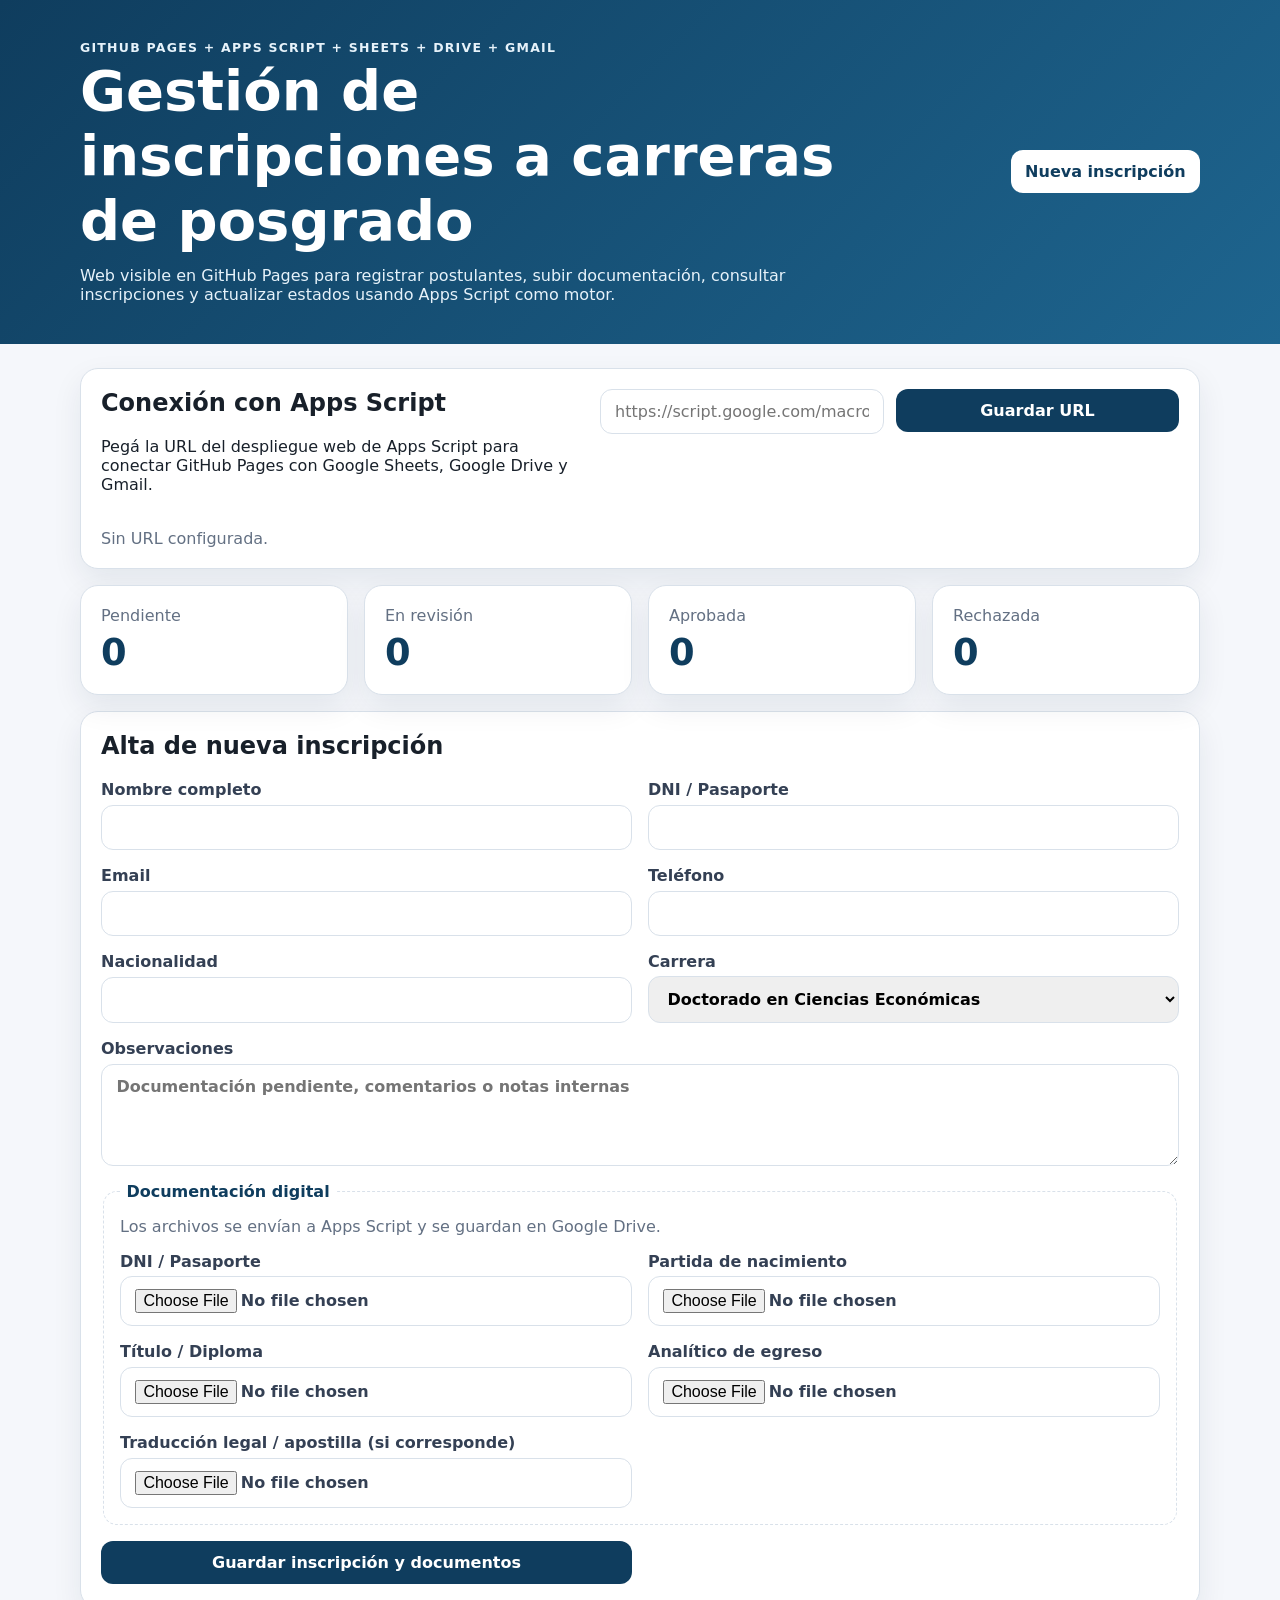
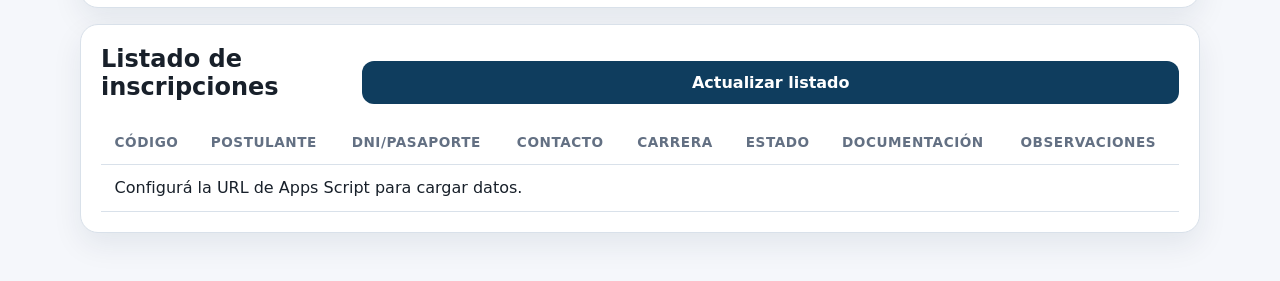
==== index.html @ a60837a3 "Reorganizar frontend para GitHub Pages y Apps Script" ====
<!doctype html>
<html lang="es">
<head>
  <meta charset="utf-8">
  <meta name="viewport" content="width=device-width, initial-scale=1">
  <title>Inscripciones Posgrado FCE</title>
  <link rel="stylesheet" href="assets/css/styles.css">
</head>
<body>
  <header class="hero">
    <div>
      <p class="eyebrow">GitHub Pages + Apps Script + Sheets + Drive + Gmail</p>
      <h1>Gestión de inscripciones a carreras de posgrado</h1>
      <p>Web visible en GitHub Pages para registrar postulantes, subir documentación, consultar inscripciones y actualizar estados usando Apps Script como motor.</p>
    </div>
    <a class="button button-light" href="#nueva-inscripcion">Nueva inscripción</a>
  </header>

  <main class="container">
    <section class="config-panel" aria-labelledby="config-title">
      <div>
        <h2 id="config-title">Conexión con Apps Script</h2>
        <p>Pegá la URL del despliegue web de Apps Script para conectar GitHub Pages con Google Sheets, Google Drive y Gmail.</p>
      </div>
      <form id="config-form" class="config-form">
        <input id="api-url" type="url" placeholder="https://script.google.com/macros/s/.../exec" required>
        <button type="submit">Guardar URL</button>
      </form>
      <p id="connection-status" class="status-message">Sin URL configurada.</p>
    </section>

    <section class="cards" aria-label="Resumen de inscripciones">
      <article class="card"><span>Pendiente</span><strong id="count-pendiente">0</strong></article>
      <article class="card"><span>En revisión</span><strong id="count-revision">0</strong></article>
      <article class="card"><span>Aprobada</span><strong id="count-aprobada">0</strong></article>
      <article class="card"><span>Rechazada</span><strong id="count-rechazada">0</strong></article>
    </section>

    <section id="nueva-inscripcion" class="panel" aria-labelledby="form-title">
      <h2 id="form-title">Alta de nueva inscripción</h2>
      <form id="inscription-form" class="form-grid">
        <label>Nombre completo
          <input name="nombre" required>
        </label>
        <label>DNI / Pasaporte
          <input name="dni" required>
        </label>
        <label>Email
          <input name="email" type="email" required>
        </label>
        <label>Teléfono
          <input name="telefono" required>
        </label>
        <label>Nacionalidad
          <input name="nacionalidad" required>
        </label>
        <label>Carrera
          <select id="carrera-select" name="carrera" required></select>
        </label>
        <label class="full-width">Observaciones
          <textarea name="observaciones" rows="4" placeholder="Documentación pendiente, comentarios o notas internas"></textarea>
        </label>
        <fieldset class="full-width upload-fieldset">
          <legend>Documentación digital</legend>
          <p>Los archivos se envían a Apps Script y se guardan en Google Drive.</p>
          <label>DNI / Pasaporte
            <input name="docIdentidad" type="file" accept=".pdf,.jpg,.jpeg,.png">
          </label>
          <label>Partida de nacimiento
            <input name="docPartida" type="file" accept=".pdf,.jpg,.jpeg,.png">
          </label>
          <label>Título / Diploma
            <input name="docTitulo" type="file" accept=".pdf,.jpg,.jpeg,.png">
          </label>
          <label>Analítico de egreso
            <input name="docAnalitico" type="file" accept=".pdf,.jpg,.jpeg,.png">
          </label>
          <label>Traducción legal / apostilla (si corresponde)
            <input name="docTraduccion" type="file" accept=".pdf,.jpg,.jpeg,.png">
          </label>
        </fieldset>
        <button type="submit">Guardar inscripción y documentos</button>
      </form>
      <p id="form-message" class="status-message"></p>
    </section>

    <section class="panel" aria-labelledby="list-title">
      <div class="section-heading">
        <h2 id="list-title">Listado de inscripciones</h2>
        <button id="refresh-button" type="button">Actualizar listado</button>
      </div>
      <div class="table-wrap">
        <table>
          <thead>
            <tr>
              <th>Código</th>
              <th>Postulante</th>
              <th>DNI/Pasaporte</th>
              <th>Contacto</th>
              <th>Carrera</th>
              <th>Estado</th>
              <th>Documentación</th>
              <th>Observaciones</th>
            </tr>
          </thead>
          <tbody id="inscriptions-body">
            <tr><td colspan="8">Configurá la URL de Apps Script para cargar datos.</td></tr>
          </tbody>
        </table>
      </div>
    </section>
  </main>

  <script src="assets/js/config.js"></script>
  <script src="assets/js/api.js"></script>
  <script src="assets/js/ui.js"></script>
  <script src="assets/js/app.js"></script>
</body>
</html>
---- assets/css/styles.css ----
:root {
  --primary: #0f3d5e;
  --primary-soft: #e8f3fb;
  --accent: #16a085;
  --bg: #f5f7fb;
  --text: #18202a;
  --muted: #637083;
  --danger: #b42318;
  --success: #067647;
  --border: #d9e1ea;
  --card: #ffffff;
}

* { box-sizing: border-box; }

body {
  margin: 0;
  font-family: Inter, system-ui, -apple-system, BlinkMacSystemFont, "Segoe UI", sans-serif;
  background: var(--bg);
  color: var(--text);
}

.hero {
  display: flex;
  justify-content: space-between;
  align-items: center;
  gap: 2rem;
  padding: 2.5rem max(1rem, calc((100vw - 1120px) / 2));
  background: linear-gradient(135deg, var(--primary), #1e658f);
  color: white;
}

.hero h1 { max-width: 760px; margin: .2rem 0 .8rem; font-size: clamp(2rem, 5vw, 3.5rem); }
.hero p { max-width: 780px; margin: 0; color: #e6f2fa; }
.eyebrow { text-transform: uppercase; letter-spacing: .1em; font-size: .78rem; font-weight: 700; }

.container { width: min(1120px, calc(100% - 2rem)); margin: 1.5rem auto 3rem; }
.config-panel, .panel, .card {
  background: var(--card);
  border: 1px solid var(--border);
  border-radius: 18px;
  box-shadow: 0 12px 30px rgba(17, 38, 62, .08);
}

.config-panel { display: grid; grid-template-columns: 1fr 1.2fr; gap: 1rem; padding: 1.25rem; margin-bottom: 1rem; }
.config-panel h2, .panel h2 { margin-top: 0; }
.config-form { display: flex; gap: .75rem; align-items: start; }
.status-message { grid-column: 1 / -1; color: var(--muted); margin: .2rem 0 0; }
.status-message[data-type="success"] { color: var(--success); }
.status-message[data-type="error"] { color: var(--danger); }

.cards { display: grid; grid-template-columns: repeat(4, 1fr); gap: 1rem; margin: 1rem 0; }
.card { padding: 1.25rem; }
.card span { color: var(--muted); }
.card strong { display: block; font-size: 2.3rem; margin-top: .4rem; color: var(--primary); }

.panel { padding: 1.25rem; margin-top: 1rem; }
.section-heading { display: flex; justify-content: space-between; align-items: center; gap: 1rem; }
.form-grid { display: grid; grid-template-columns: repeat(2, minmax(0, 1fr)); gap: 1rem; }
.full-width { grid-column: 1 / -1; }

label { display: grid; gap: .35rem; font-weight: 700; color: #344054; }
input, select, textarea, button, .button {
  width: 100%;
  border: 1px solid var(--border);
  border-radius: 12px;
  padding: .75rem .9rem;
  font: inherit;
}
button, .button {
  background: var(--primary);
  color: white;
  border: 0;
  cursor: pointer;
  font-weight: 800;
  text-decoration: none;
  text-align: center;
}
.button-light { background: white; color: var(--primary); width: auto; white-space: nowrap; }
button:hover, .button:hover { filter: brightness(.96); }

.table-wrap { overflow-x: auto; }
table { width: 100%; border-collapse: collapse; min-width: 900px; }
th, td { padding: .85rem; border-bottom: 1px solid var(--border); text-align: left; vertical-align: top; }
th { color: var(--muted); font-size: .85rem; text-transform: uppercase; letter-spacing: .04em; }
.status-select { min-width: 145px; background: var(--primary-soft); }
small { color: var(--muted); }

@media (max-width: 800px) {
  .hero, .config-panel, .config-form, .section-heading { display: block; }
  .button-light { display: inline-block; margin-top: 1rem; }
  .cards, .form-grid { grid-template-columns: 1fr; }
  .config-form button { margin-top: .75rem; }
}

.upload-fieldset {
  border: 1px dashed var(--border);
  border-radius: 14px;
  padding: 1rem;
  display: grid;
  grid-template-columns: repeat(2, minmax(0, 1fr));
  gap: 1rem;
}

.upload-fieldset legend {
  font-weight: 800;
  color: var(--primary);
  padding: 0 .4rem;
}

.upload-fieldset p {
  grid-column: 1 / -1;
  margin: 0;
  color: var(--muted);
}

@media (max-width: 800px) {
  .upload-fieldset { grid-template-columns: 1fr; }
}
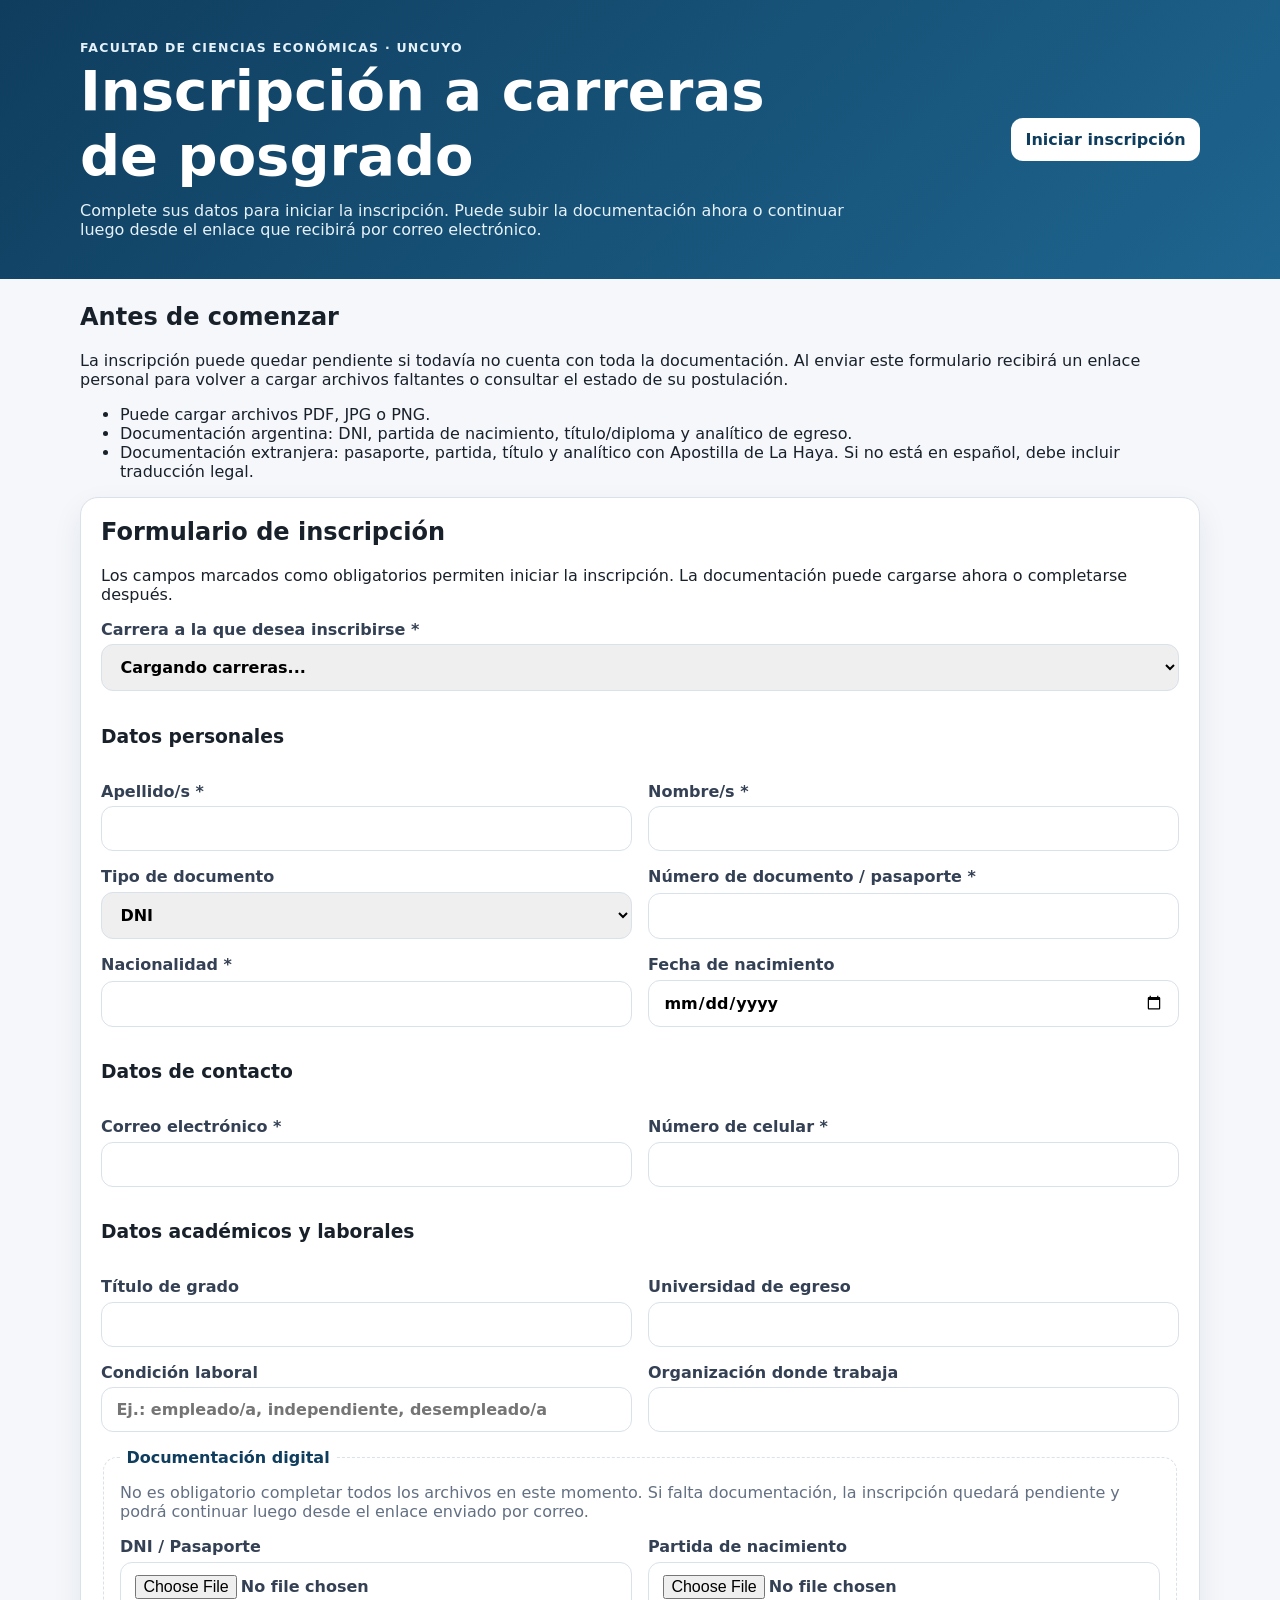
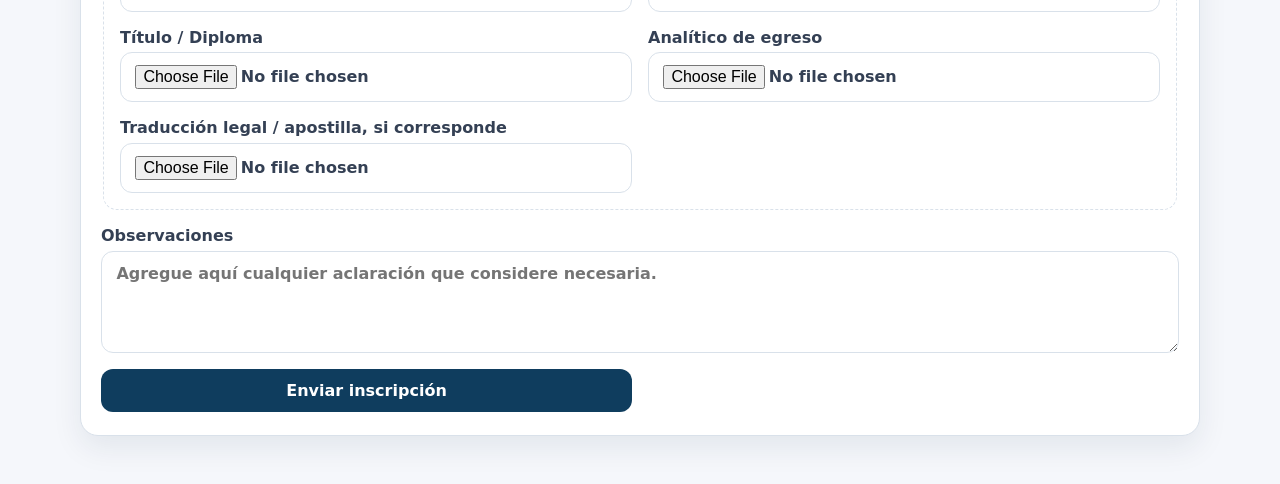
==== commit c5280650: "Make public homepage applicant-only" ====
--- a/index.html
+++ b/index.html
@@ -3,66 +3,91 @@
 <head>
   <meta charset="utf-8">
   <meta name="viewport" content="width=device-width, initial-scale=1">
-  <title>Inscripciones Posgrado FCE</title>
+  <title>Inscripción a Posgrados FCE</title>
   <link rel="stylesheet" href="assets/css/styles.css">
 </head>
-<body>
-  <header class="hero">
+<body class="public-page">
+  <header class="hero public-hero">
     <div>
-      <p class="eyebrow">GitHub Pages + Apps Script + Sheets + Drive + Gmail</p>
-      <h1>Gestión de inscripciones a carreras de posgrado</h1>
-      <p>Web visible en GitHub Pages para registrar postulantes, subir documentación, consultar inscripciones y actualizar estados usando Apps Script como motor.</p>
+      <p class="eyebrow">Facultad de Ciencias Económicas · UNCUYO</p>
+      <h1>Inscripción a carreras de posgrado</h1>
+      <p>Complete sus datos para iniciar la inscripción. Puede subir la documentación ahora o continuar luego desde el enlace que recibirá por correo electrónico.</p>
     </div>
-    <a class="button button-light" href="#nueva-inscripcion">Nueva inscripción</a>
+    <a class="button button-light" href="#formulario-inscripcion">Iniciar inscripción</a>
   </header>
 
   <main class="container">
-    <section class="config-panel" aria-labelledby="config-title">
-      <div>
-        <h2 id="config-title">Conexión con Apps Script</h2>
-        <p>Pegá la URL del despliegue web de Apps Script para conectar GitHub Pages con Google Sheets, Google Drive y Gmail.</p>
-      </div>
-      <form id="config-form" class="config-form">
-        <input id="api-url" type="url" placeholder="https://script.google.com/macros/s/.../exec" required>
-        <button type="submit">Guardar URL</button>
-      </form>
-      <p id="connection-status" class="status-message">Sin URL configurada.</p>
+    <section class="notice-panel" aria-label="Información importante">
+      <h2>Antes de comenzar</h2>
+      <p>La inscripción puede quedar pendiente si todavía no cuenta con toda la documentación. Al enviar este formulario recibirá un enlace personal para volver a cargar archivos faltantes o consultar el estado de su postulación.</p>
+      <ul>
+        <li>Puede cargar archivos PDF, JPG o PNG.</li>
+        <li>Documentación argentina: DNI, partida de nacimiento, título/diploma y analítico de egreso.</li>
+        <li>Documentación extranjera: pasaporte, partida, título y analítico con Apostilla de La Haya. Si no está en español, debe incluir traducción legal.</li>
+      </ul>
     </section>
 
-    <section class="cards" aria-label="Resumen de inscripciones">
-      <article class="card"><span>Pendiente</span><strong id="count-pendiente">0</strong></article>
-      <article class="card"><span>En revisión</span><strong id="count-revision">0</strong></article>
-      <article class="card"><span>Aprobada</span><strong id="count-aprobada">0</strong></article>
-      <article class="card"><span>Rechazada</span><strong id="count-rechazada">0</strong></article>
-    </section>
+    <section id="formulario-inscripcion" class="panel" aria-labelledby="form-title">
+      <h2 id="form-title">Formulario de inscripción</h2>
+      <p class="section-help">Los campos marcados como obligatorios permiten iniciar la inscripción. La documentación puede cargarse ahora o completarse después.</p>
 
-    <section id="nueva-inscripcion" class="panel" aria-labelledby="form-title">
-      <h2 id="form-title">Alta de nueva inscripción</h2>
       <form id="inscription-form" class="form-grid">
-        <label>Nombre completo
-          <input name="nombre" required>
+        <label class="full-width">Carrera a la que desea inscribirse *
+          <select id="carrera-select" name="carrera" required>
+            <option value="">Cargando carreras...</option>
+          </select>
         </label>
-        <label>DNI / Pasaporte
+
+        <h3 class="form-section-title full-width">Datos personales</h3>
+        <label>Apellido/s *
+          <input name="apellido" autocomplete="family-name" required>
+        </label>
+        <label>Nombre/s *
+          <input name="nombre" autocomplete="given-name" required>
+        </label>
+        <label>Tipo de documento
+          <select name="tipo_documento">
+            <option value="DNI">DNI</option>
+            <option value="Pasaporte">Pasaporte</option>
+            <option value="Cédula de identidad">Cédula de identidad</option>
+            <option value="Otro">Otro</option>
+          </select>
+        </label>
+        <label>Número de documento / pasaporte *
           <input name="dni" required>
         </label>
-        <label>Email
-          <input name="email" type="email" required>
-        </label>
-        <label>Teléfono
-          <input name="telefono" required>
-        </label>
-        <label>Nacionalidad
+        <label>Nacionalidad *
           <input name="nacionalidad" required>
         </label>
-        <label>Carrera
-          <select id="carrera-select" name="carrera" required></select>
+        <label>Fecha de nacimiento
+          <input name="fecha_nacimiento" type="date">
         </label>
-        <label class="full-width">Observaciones
-          <textarea name="observaciones" rows="4" placeholder="Documentación pendiente, comentarios o notas internas"></textarea>
+
+        <h3 class="form-section-title full-width">Datos de contacto</h3>
+        <label>Correo electrónico *
+          <input name="email" type="email" autocomplete="email" required>
         </label>
+        <label>Número de celular *
+          <input name="telefono" autocomplete="tel" required>
+        </label>
+
+        <h3 class="form-section-title full-width">Datos académicos y laborales</h3>
+        <label>Título de grado
+          <input name="titulo_grado">
+        </label>
+        <label>Universidad de egreso
+          <input name="universidad_egreso">
+        </label>
+        <label>Condición laboral
+          <input name="condicion_laboral" placeholder="Ej.: empleado/a, independiente, desempleado/a">
+        </label>
+        <label>Organización donde trabaja
+          <input name="organizacion_laboral">
+        </label>
+
         <fieldset class="full-width upload-fieldset">
           <legend>Documentación digital</legend>
-          <p>Los archivos se envían a Apps Script y se guardan en Google Drive.</p>
+          <p>No es obligatorio completar todos los archivos en este momento. Si falta documentación, la inscripción quedará pendiente y podrá continuar luego desde el enlace enviado por correo.</p>
           <label>DNI / Pasaporte
             <input name="docIdentidad" type="file" accept=".pdf,.jpg,.jpeg,.png">
           </label>
@@ -75,39 +100,18 @@
           <label>Analítico de egreso
             <input name="docAnalitico" type="file" accept=".pdf,.jpg,.jpeg,.png">
           </label>
-          <label>Traducción legal / apostilla (si corresponde)
+          <label>Traducción legal / apostilla, si corresponde
             <input name="docTraduccion" type="file" accept=".pdf,.jpg,.jpeg,.png">
           </label>
         </fieldset>
-        <button type="submit">Guardar inscripción y documentos</button>
+
+        <label class="full-width">Observaciones
+          <textarea name="observaciones" rows="4" placeholder="Agregue aquí cualquier aclaración que considere necesaria."></textarea>
+        </label>
+
+        <button type="submit">Enviar inscripción</button>
       </form>
       <p id="form-message" class="status-message"></p>
-    </section>
-
-    <section class="panel" aria-labelledby="list-title">
-      <div class="section-heading">
-        <h2 id="list-title">Listado de inscripciones</h2>
-        <button id="refresh-button" type="button">Actualizar listado</button>
-      </div>
-      <div class="table-wrap">
-        <table>
-          <thead>
-            <tr>
-              <th>Código</th>
-              <th>Postulante</th>
-              <th>DNI/Pasaporte</th>
-              <th>Contacto</th>
-              <th>Carrera</th>
-              <th>Estado</th>
-              <th>Documentación</th>
-              <th>Observaciones</th>
-            </tr>
-          </thead>
-          <tbody id="inscriptions-body">
-            <tr><td colspan="8">Configurá la URL de Apps Script para cargar datos.</td></tr>
-          </tbody>
-        </table>
-      </div>
     </section>
   </main>
 
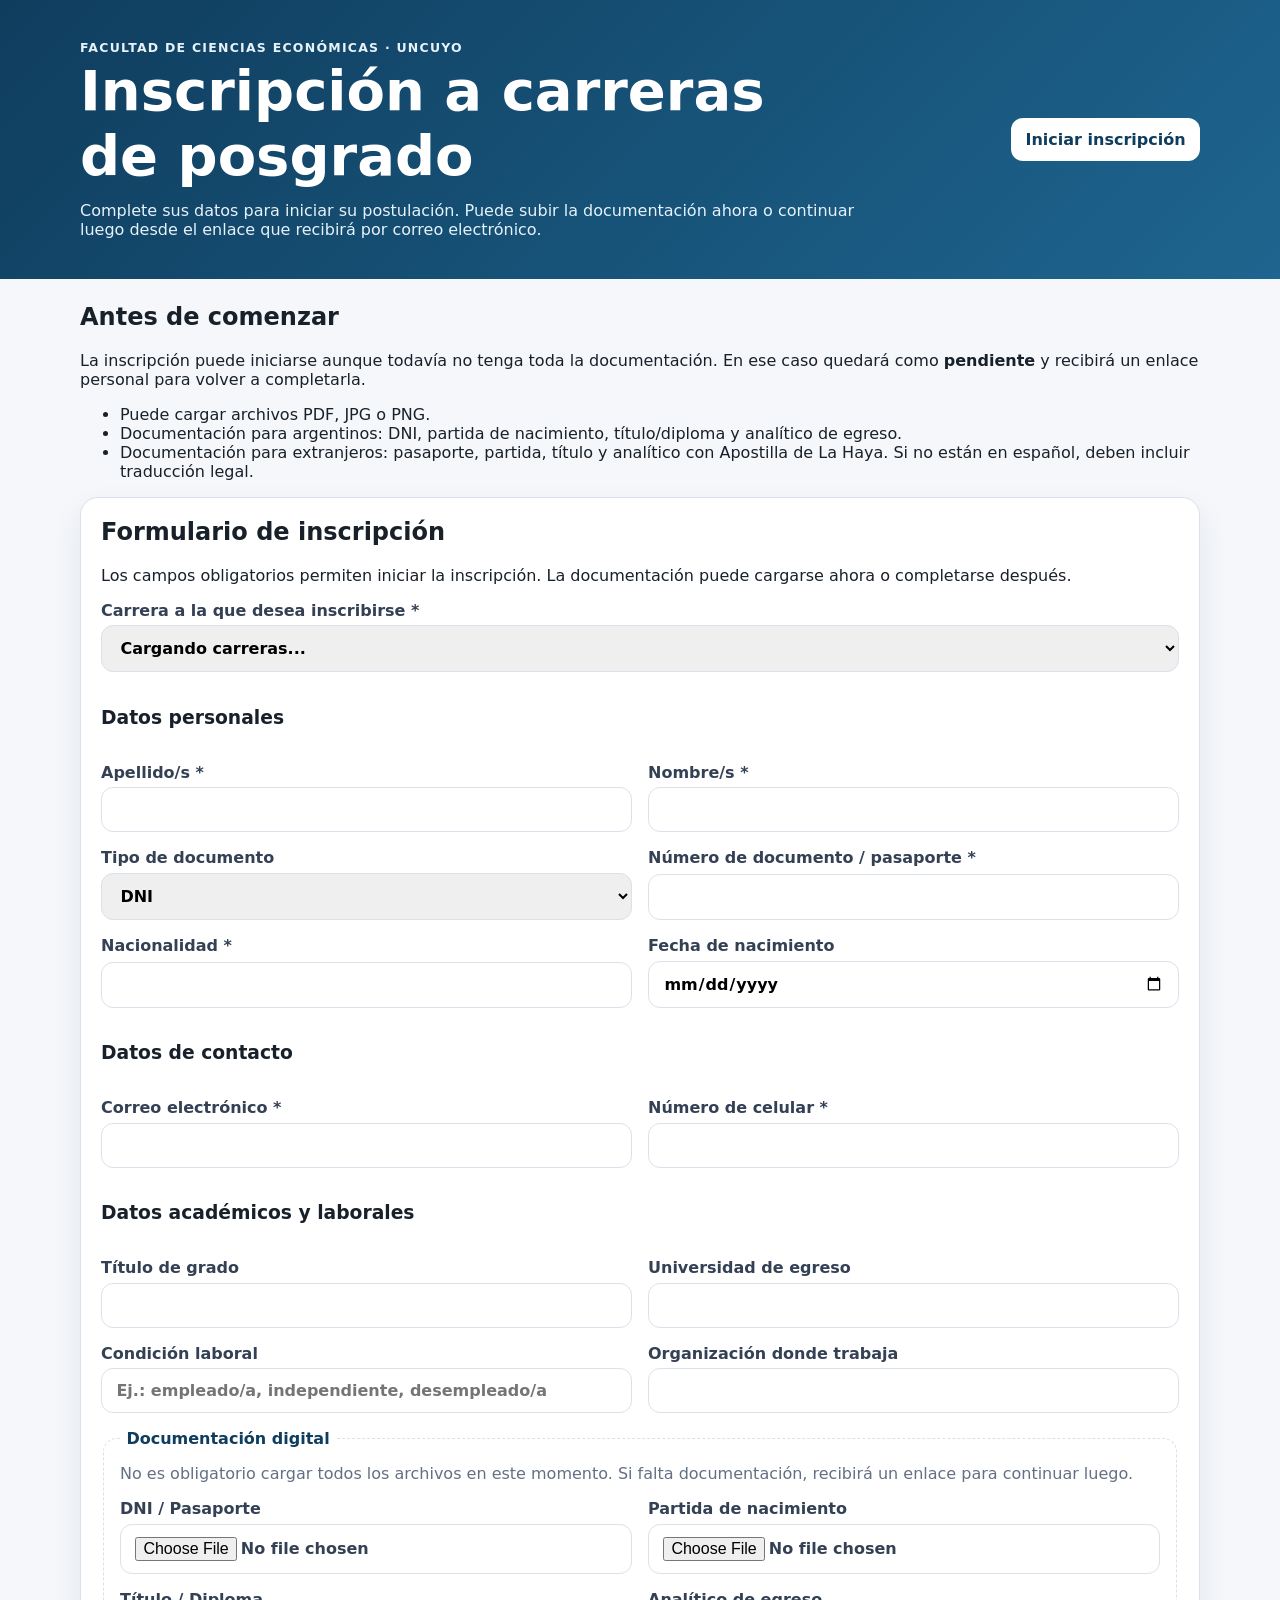
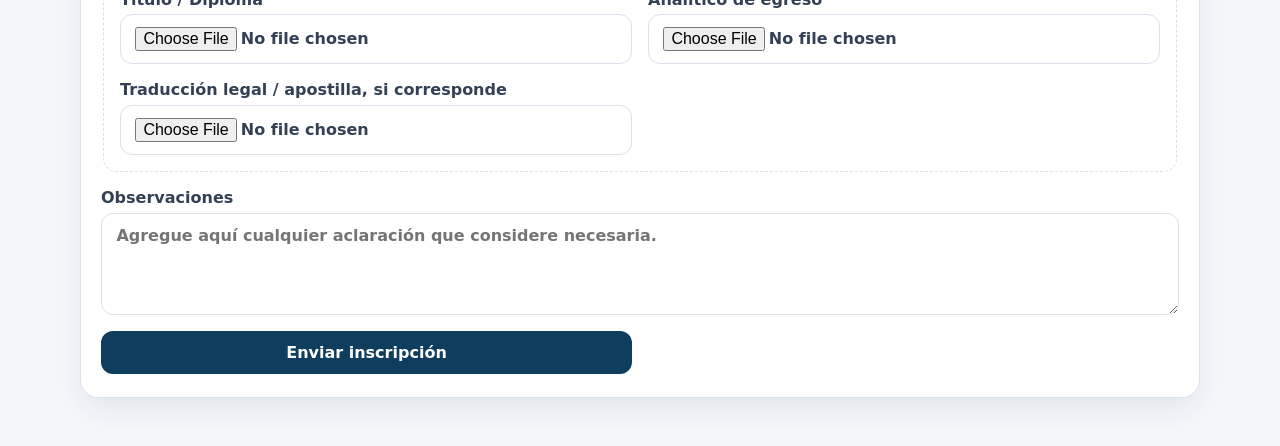
==== commit 1f6968b8: "Make public applicant inscription page only" ====
--- a/index.html
+++ b/index.html
@@ -11,25 +11,25 @@
     <div>
       <p class="eyebrow">Facultad de Ciencias Económicas · UNCUYO</p>
       <h1>Inscripción a carreras de posgrado</h1>
-      <p>Complete sus datos para iniciar la inscripción. Puede subir la documentación ahora o continuar luego desde el enlace que recibirá por correo electrónico.</p>
+      <p>Complete sus datos para iniciar su postulación. Puede subir la documentación ahora o continuar luego desde el enlace que recibirá por correo electrónico.</p>
     </div>
     <a class="button button-light" href="#formulario-inscripcion">Iniciar inscripción</a>
   </header>
 
-  <main class="container">
+  <main class="container public-container">
     <section class="notice-panel" aria-label="Información importante">
       <h2>Antes de comenzar</h2>
-      <p>La inscripción puede quedar pendiente si todavía no cuenta con toda la documentación. Al enviar este formulario recibirá un enlace personal para volver a cargar archivos faltantes o consultar el estado de su postulación.</p>
+      <p>La inscripción puede iniciarse aunque todavía no tenga toda la documentación. En ese caso quedará como <strong>pendiente</strong> y recibirá un enlace personal para volver a completarla.</p>
       <ul>
         <li>Puede cargar archivos PDF, JPG o PNG.</li>
-        <li>Documentación argentina: DNI, partida de nacimiento, título/diploma y analítico de egreso.</li>
-        <li>Documentación extranjera: pasaporte, partida, título y analítico con Apostilla de La Haya. Si no está en español, debe incluir traducción legal.</li>
+        <li>Documentación para argentinos: DNI, partida de nacimiento, título/diploma y analítico de egreso.</li>
+        <li>Documentación para extranjeros: pasaporte, partida, título y analítico con Apostilla de La Haya. Si no están en español, deben incluir traducción legal.</li>
       </ul>
     </section>
 
     <section id="formulario-inscripcion" class="panel" aria-labelledby="form-title">
       <h2 id="form-title">Formulario de inscripción</h2>
-      <p class="section-help">Los campos marcados como obligatorios permiten iniciar la inscripción. La documentación puede cargarse ahora o completarse después.</p>
+      <p class="section-help">Los campos obligatorios permiten iniciar la inscripción. La documentación puede cargarse ahora o completarse después.</p>
 
       <form id="inscription-form" class="form-grid">
         <label class="full-width">Carrera a la que desea inscribirse *
@@ -87,7 +87,7 @@
 
         <fieldset class="full-width upload-fieldset">
           <legend>Documentación digital</legend>
-          <p>No es obligatorio completar todos los archivos en este momento. Si falta documentación, la inscripción quedará pendiente y podrá continuar luego desde el enlace enviado por correo.</p>
+          <p>No es obligatorio cargar todos los archivos en este momento. Si falta documentación, recibirá un enlace para continuar luego.</p>
           <label>DNI / Pasaporte
             <input name="docIdentidad" type="file" accept=".pdf,.jpg,.jpeg,.png">
           </label>
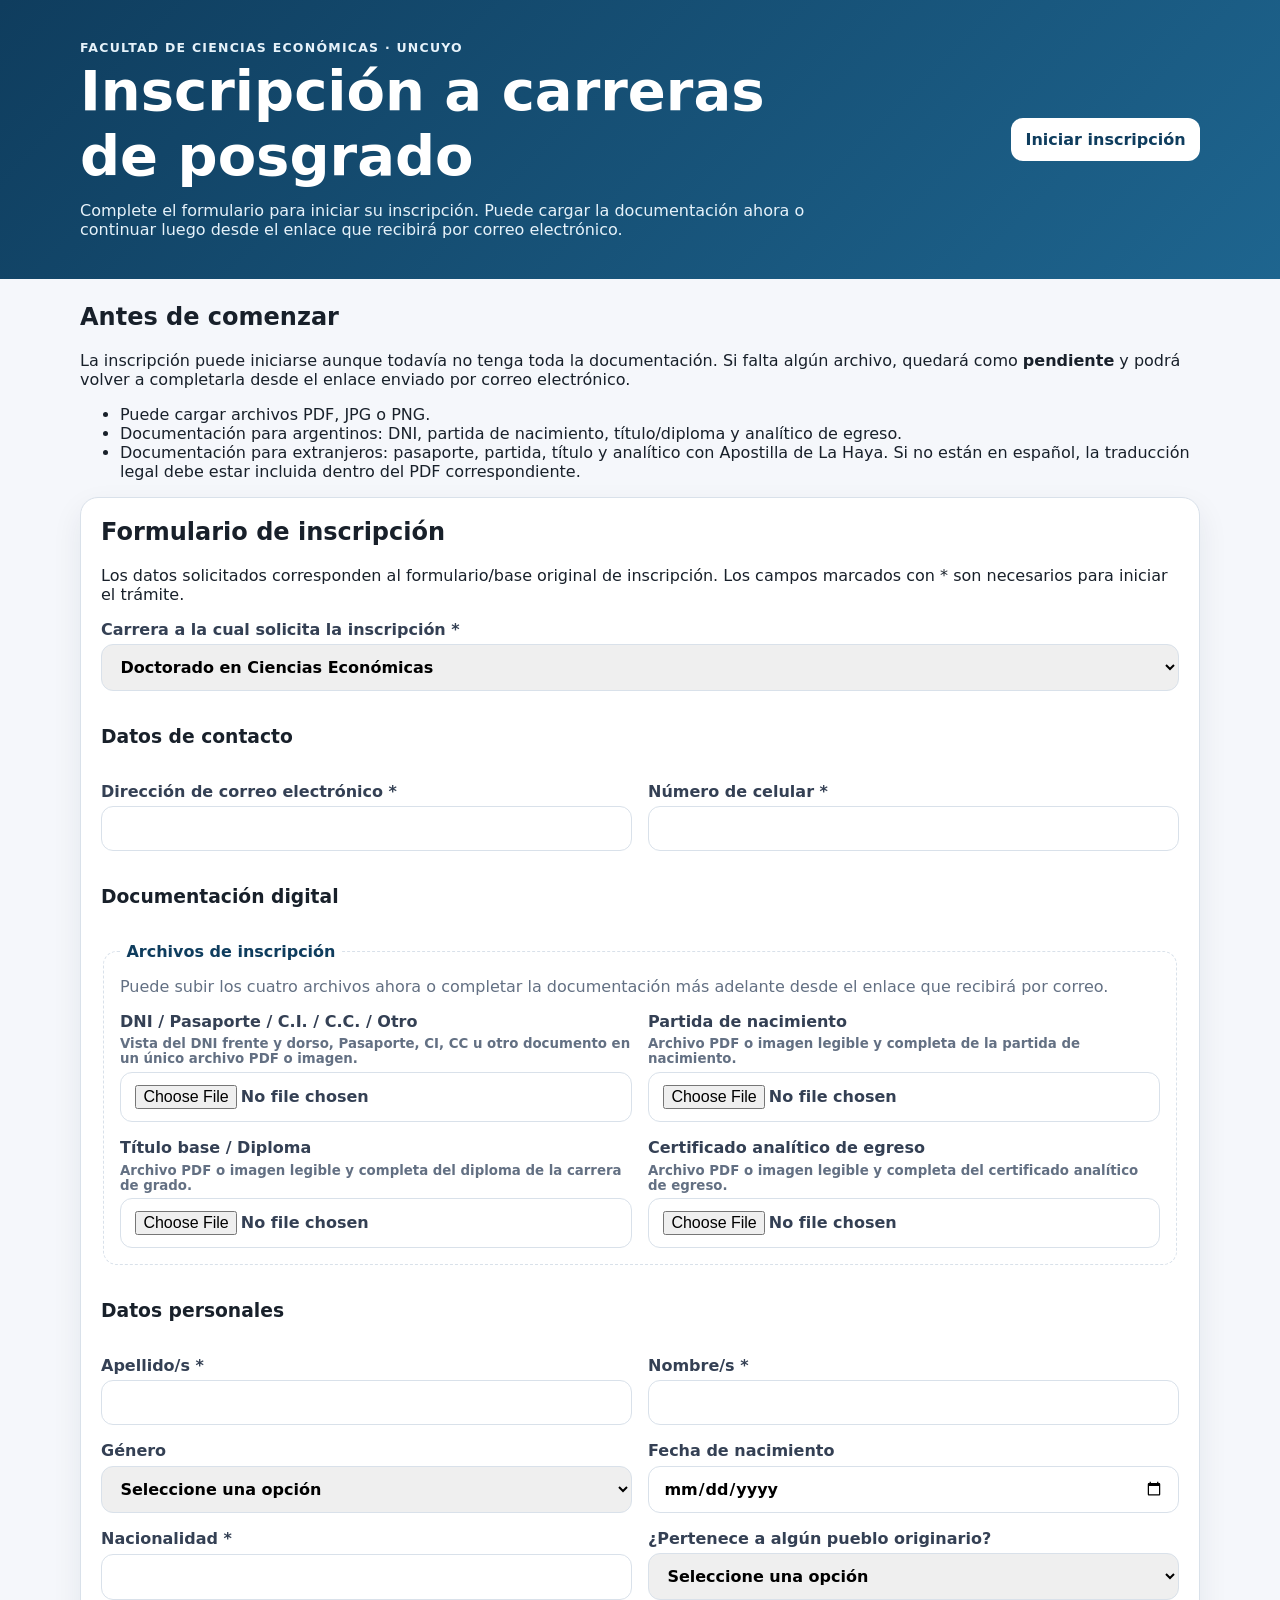
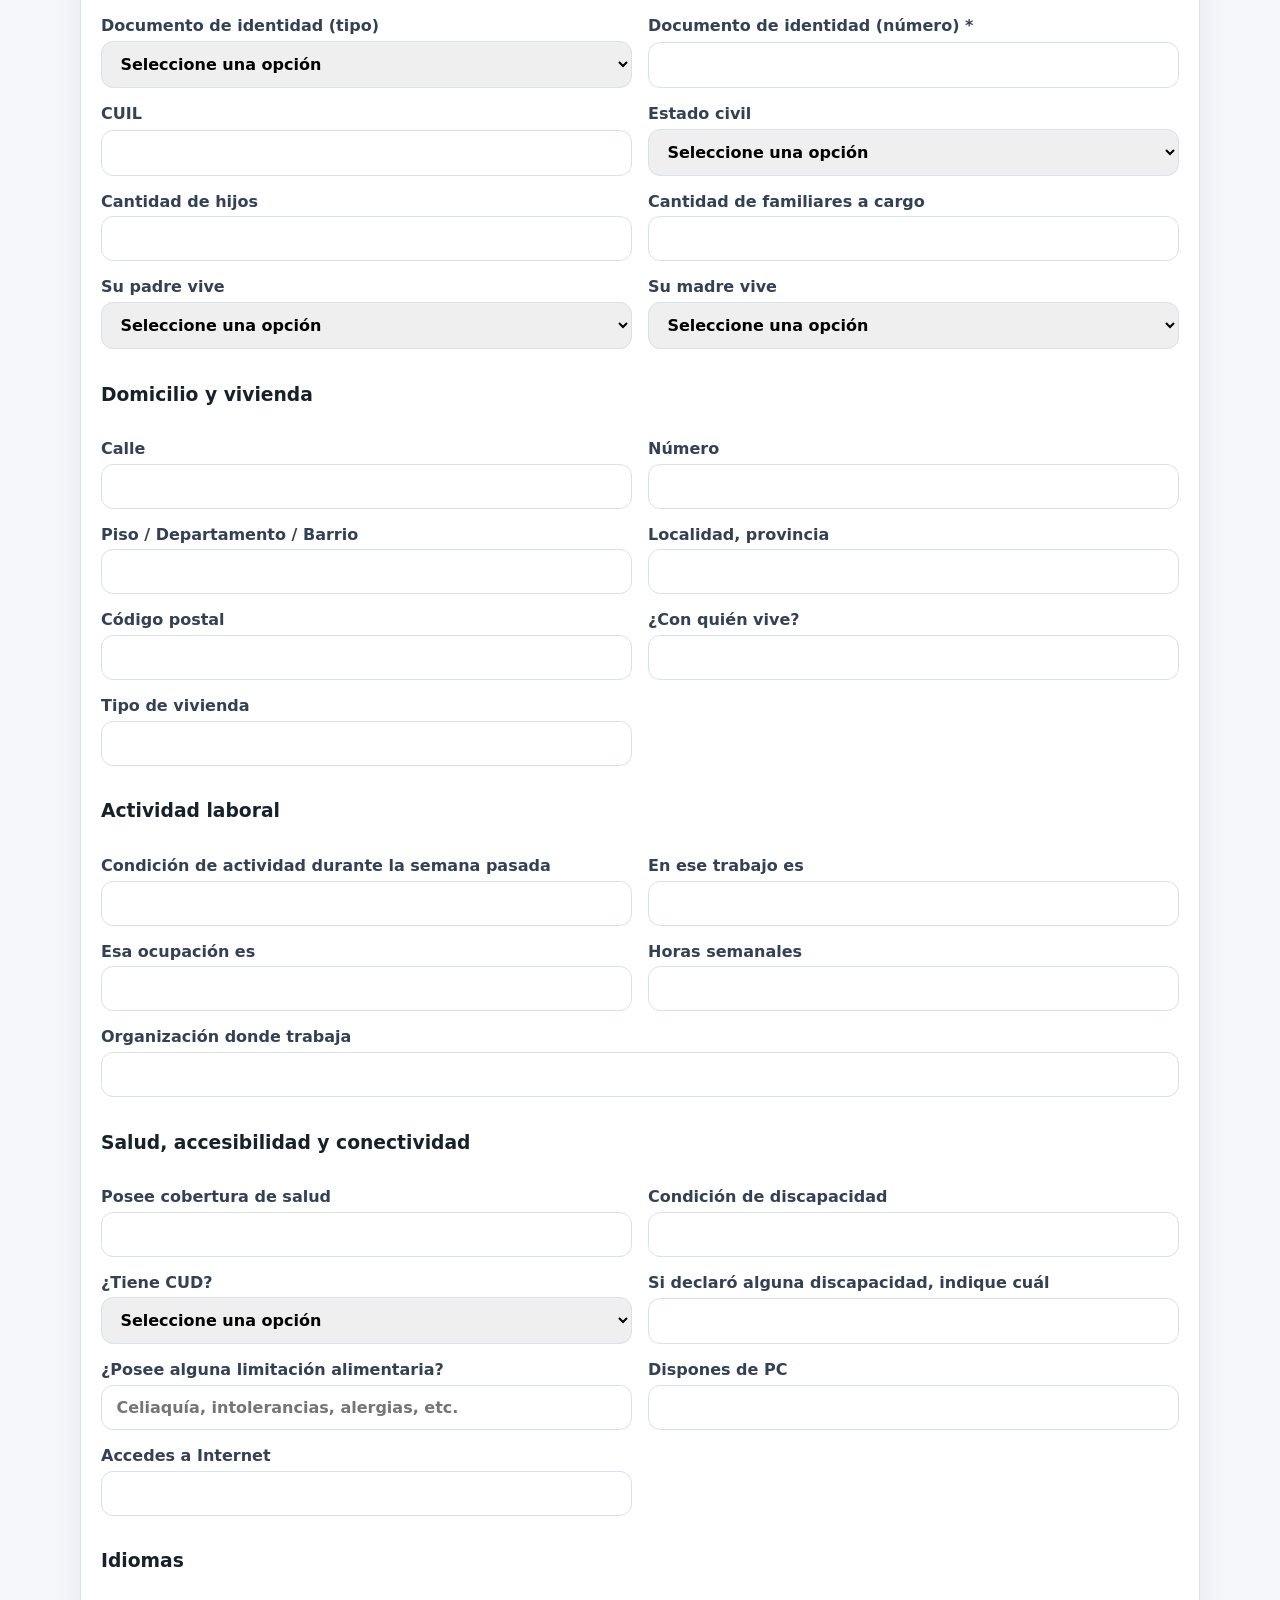
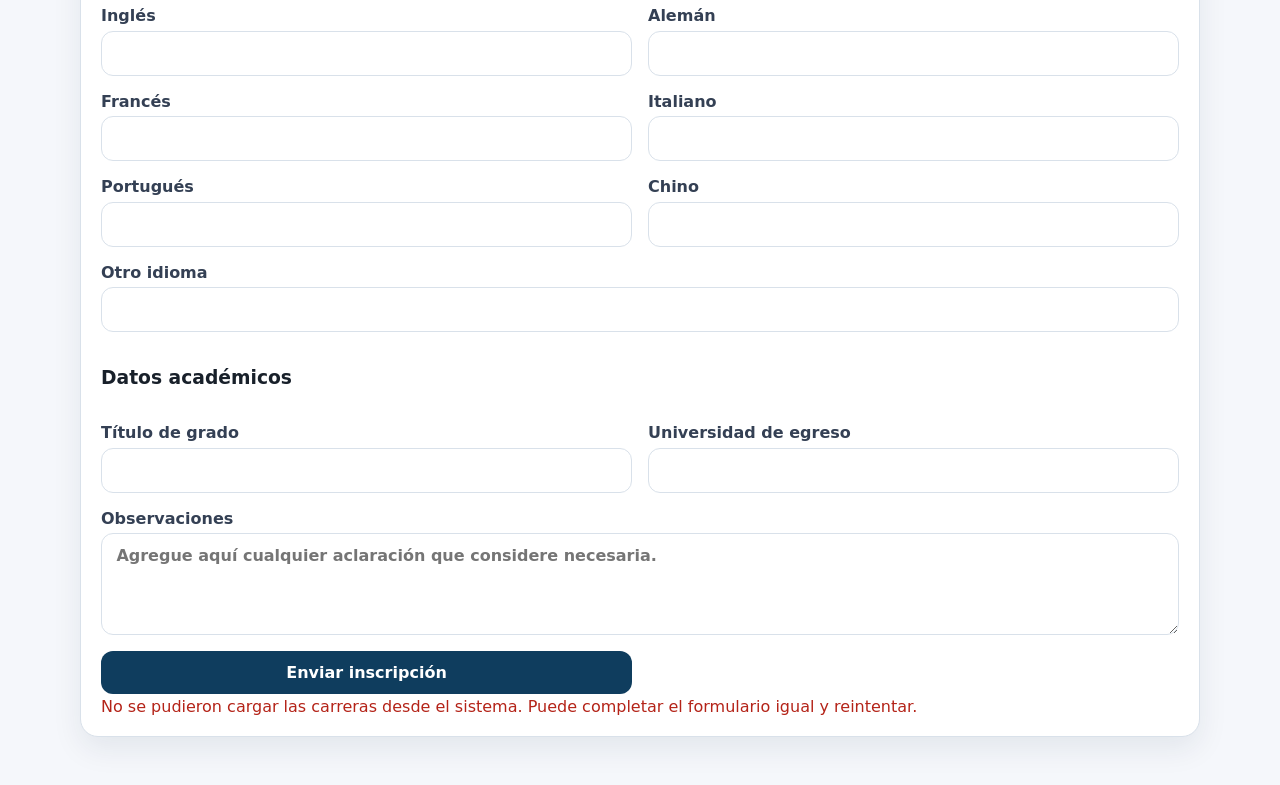
==== commit a7583565: "Use full original inscription fields on public form" ====
--- a/index.html
+++ b/index.html
@@ -11,7 +11,7 @@
     <div>
       <p class="eyebrow">Facultad de Ciencias Económicas · UNCUYO</p>
       <h1>Inscripción a carreras de posgrado</h1>
-      <p>Complete sus datos para iniciar su postulación. Puede subir la documentación ahora o continuar luego desde el enlace que recibirá por correo electrónico.</p>
+      <p>Complete el formulario para iniciar su inscripción. Puede cargar la documentación ahora o continuar luego desde el enlace que recibirá por correo electrónico.</p>
     </div>
     <a class="button button-light" href="#formulario-inscripcion">Iniciar inscripción</a>
   </header>
@@ -19,24 +19,54 @@
   <main class="container public-container">
     <section class="notice-panel" aria-label="Información importante">
       <h2>Antes de comenzar</h2>
-      <p>La inscripción puede iniciarse aunque todavía no tenga toda la documentación. En ese caso quedará como <strong>pendiente</strong> y recibirá un enlace personal para volver a completarla.</p>
+      <p>La inscripción puede iniciarse aunque todavía no tenga toda la documentación. Si falta algún archivo, quedará como <strong>pendiente</strong> y podrá volver a completarla desde el enlace enviado por correo electrónico.</p>
       <ul>
         <li>Puede cargar archivos PDF, JPG o PNG.</li>
         <li>Documentación para argentinos: DNI, partida de nacimiento, título/diploma y analítico de egreso.</li>
-        <li>Documentación para extranjeros: pasaporte, partida, título y analítico con Apostilla de La Haya. Si no están en español, deben incluir traducción legal.</li>
+        <li>Documentación para extranjeros: pasaporte, partida, título y analítico con Apostilla de La Haya. Si no están en español, la traducción legal debe estar incluida dentro del PDF correspondiente.</li>
       </ul>
     </section>
 
     <section id="formulario-inscripcion" class="panel" aria-labelledby="form-title">
       <h2 id="form-title">Formulario de inscripción</h2>
-      <p class="section-help">Los campos obligatorios permiten iniciar la inscripción. La documentación puede cargarse ahora o completarse después.</p>
+      <p class="section-help">Los datos solicitados corresponden al formulario/base original de inscripción. Los campos marcados con * son necesarios para iniciar el trámite.</p>
 
       <form id="inscription-form" class="form-grid">
-        <label class="full-width">Carrera a la que desea inscribirse *
+        <label class="full-width">Carrera a la cual solicita la inscripción *
           <select id="carrera-select" name="carrera" required>
             <option value="">Cargando carreras...</option>
           </select>
         </label>
+
+        <h3 class="form-section-title full-width">Datos de contacto</h3>
+        <label>Dirección de correo electrónico *
+          <input name="email" type="email" autocomplete="email" required>
+        </label>
+        <label>Número de celular *
+          <input name="telefono" autocomplete="tel" required>
+        </label>
+
+        <h3 class="form-section-title full-width">Documentación digital</h3>
+        <fieldset class="full-width upload-fieldset">
+          <legend>Archivos de inscripción</legend>
+          <p>Puede subir los cuatro archivos ahora o completar la documentación más adelante desde el enlace que recibirá por correo.</p>
+          <label>DNI / Pasaporte / C.I. / C.C. / Otro
+            <small>Vista del DNI frente y dorso, Pasaporte, CI, CC u otro documento en un único archivo PDF o imagen.</small>
+            <input name="docIdentidad" type="file" accept=".pdf,.jpg,.jpeg,.png">
+          </label>
+          <label>Partida de nacimiento
+            <small>Archivo PDF o imagen legible y completa de la partida de nacimiento.</small>
+            <input name="docPartida" type="file" accept=".pdf,.jpg,.jpeg,.png">
+          </label>
+          <label>Título base / Diploma
+            <small>Archivo PDF o imagen legible y completa del diploma de la carrera de grado.</small>
+            <input name="docTitulo" type="file" accept=".pdf,.jpg,.jpeg,.png">
+          </label>
+          <label>Certificado analítico de egreso
+            <small>Archivo PDF o imagen legible y completa del certificado analítico de egreso.</small>
+            <input name="docAnalitico" type="file" accept=".pdf,.jpg,.jpeg,.png">
+          </label>
+        </fieldset>
 
         <h3 class="form-section-title full-width">Datos personales</h3>
         <label>Apellido/s *
@@ -45,65 +75,174 @@
         <label>Nombre/s *
           <input name="nombre" autocomplete="given-name" required>
         </label>
-        <label>Tipo de documento
-          <select name="tipo_documento">
-            <option value="DNI">DNI</option>
-            <option value="Pasaporte">Pasaporte</option>
-            <option value="Cédula de identidad">Cédula de identidad</option>
-            <option value="Otro">Otro</option>
-          </select>
-        </label>
-        <label>Número de documento / pasaporte *
-          <input name="dni" required>
+        <label>Género
+          <select name="genero">
+            <option value="">Seleccione una opción</option>
+            <option>Femenino</option>
+            <option>Masculino</option>
+            <option>No binario</option>
+            <option>Prefiero no responder</option>
+            <option>Otro</option>
+          </select>
+        </label>
+        <label>Fecha de nacimiento
+          <input name="fecha_nacimiento" type="date">
         </label>
         <label>Nacionalidad *
           <input name="nacionalidad" required>
         </label>
-        <label>Fecha de nacimiento
-          <input name="fecha_nacimiento" type="date">
-        </label>
-
-        <h3 class="form-section-title full-width">Datos de contacto</h3>
-        <label>Correo electrónico *
-          <input name="email" type="email" autocomplete="email" required>
-        </label>
-        <label>Número de celular *
-          <input name="telefono" autocomplete="tel" required>
-        </label>
-
-        <h3 class="form-section-title full-width">Datos académicos y laborales</h3>
+        <label>¿Pertenece a algún pueblo originario?
+          <select name="pueblo_originario">
+            <option value="">Seleccione una opción</option>
+            <option>Sí</option>
+            <option>No</option>
+          </select>
+        </label>
+        <label>Documento de identidad (tipo)
+          <select name="tipo_documento">
+            <option value="">Seleccione una opción</option>
+            <option>Documento Nacional de Identidad</option>
+            <option>Pasaporte</option>
+            <option>Cédula de identidad</option>
+            <option>Cédula de ciudadanía</option>
+            <option>Otro</option>
+          </select>
+        </label>
+        <label>Documento de identidad (número) *
+          <input name="dni" required>
+        </label>
+        <label>CUIL
+          <input name="cuil">
+        </label>
+        <label>Estado civil
+          <select name="estado_civil">
+            <option value="">Seleccione una opción</option>
+            <option>Soltero/a</option>
+            <option>Casado/a</option>
+            <option>Divorciado/a</option>
+            <option>Viudo/a</option>
+            <option>Unión convivencial</option>
+            <option>Otro</option>
+          </select>
+        </label>
+        <label>Cantidad de hijos
+          <input name="cantidad_hijos" type="number" min="0">
+        </label>
+        <label>Cantidad de familiares a cargo
+          <input name="familiares_a_cargo" type="number" min="0">
+        </label>
+        <label>Su padre vive
+          <select name="padre_vive">
+            <option value="">Seleccione una opción</option>
+            <option>Sí</option>
+            <option>No</option>
+          </select>
+        </label>
+        <label>Su madre vive
+          <select name="madre_vive">
+            <option value="">Seleccione una opción</option>
+            <option>Sí</option>
+            <option>No</option>
+          </select>
+        </label>
+
+        <h3 class="form-section-title full-width">Domicilio y vivienda</h3>
+        <label>Calle
+          <input name="calle">
+        </label>
+        <label>Número
+          <input name="numero_calle">
+        </label>
+        <label>Piso / Departamento / Barrio
+          <input name="piso_departamento_barrio">
+        </label>
+        <label>Localidad, provincia
+          <input name="localidad_provincia">
+        </label>
+        <label>Código postal
+          <input name="codigo_postal">
+        </label>
+        <label>¿Con quién vive?
+          <input name="con_quien_vive">
+        </label>
+        <label>Tipo de vivienda
+          <input name="tipo_vivienda">
+        </label>
+
+        <h3 class="form-section-title full-width">Actividad laboral</h3>
+        <label>Condición de actividad durante la semana pasada
+          <input name="condicion_actividad">
+        </label>
+        <label>En ese trabajo es
+          <input name="en_ese_trabajo_es">
+        </label>
+        <label>Esa ocupación es
+          <input name="esa_ocupacion_es">
+        </label>
+        <label>Horas semanales
+          <input name="horas_semanales">
+        </label>
+        <label class="full-width">Organización donde trabaja
+          <input name="organizacion_trabaja">
+        </label>
+
+        <h3 class="form-section-title full-width">Salud, accesibilidad y conectividad</h3>
+        <label>Posee cobertura de salud
+          <input name="cobertura_salud">
+        </label>
+        <label>Condición de discapacidad
+          <input name="condicion_discapacidad">
+        </label>
+        <label>¿Tiene CUD?
+          <select name="tiene_cud">
+            <option value="">Seleccione una opción</option>
+            <option>Sí</option>
+            <option>No</option>
+          </select>
+        </label>
+        <label>Si declaró alguna discapacidad, indique cuál
+          <input name="discapacidad_detalle">
+        </label>
+        <label>¿Posee alguna limitación alimentaria?
+          <input name="limitacion_alimentaria" placeholder="Celiaquía, intolerancias, alergias, etc.">
+        </label>
+        <label>Dispones de PC
+          <input name="dispone_pc">
+        </label>
+        <label>Accedes a Internet
+          <input name="acceso_internet">
+        </label>
+
+        <h3 class="form-section-title full-width">Idiomas</h3>
+        <label>Inglés
+          <input name="idioma_ingles">
+        </label>
+        <label>Alemán
+          <input name="idioma_aleman">
+        </label>
+        <label>Francés
+          <input name="idioma_frances">
+        </label>
+        <label>Italiano
+          <input name="idioma_italiano">
+        </label>
+        <label>Portugués
+          <input name="idioma_portugues">
+        </label>
+        <label>Chino
+          <input name="idioma_chino">
+        </label>
+        <label class="full-width">Otro idioma
+          <input name="idioma_otro">
+        </label>
+
+        <h3 class="form-section-title full-width">Datos académicos</h3>
         <label>Título de grado
           <input name="titulo_grado">
         </label>
         <label>Universidad de egreso
           <input name="universidad_egreso">
         </label>
-        <label>Condición laboral
-          <input name="condicion_laboral" placeholder="Ej.: empleado/a, independiente, desempleado/a">
-        </label>
-        <label>Organización donde trabaja
-          <input name="organizacion_laboral">
-        </label>
-
-        <fieldset class="full-width upload-fieldset">
-          <legend>Documentación digital</legend>
-          <p>No es obligatorio cargar todos los archivos en este momento. Si falta documentación, recibirá un enlace para continuar luego.</p>
-          <label>DNI / Pasaporte
-            <input name="docIdentidad" type="file" accept=".pdf,.jpg,.jpeg,.png">
-          </label>
-          <label>Partida de nacimiento
-            <input name="docPartida" type="file" accept=".pdf,.jpg,.jpeg,.png">
-          </label>
-          <label>Título / Diploma
-            <input name="docTitulo" type="file" accept=".pdf,.jpg,.jpeg,.png">
-          </label>
-          <label>Analítico de egreso
-            <input name="docAnalitico" type="file" accept=".pdf,.jpg,.jpeg,.png">
-          </label>
-          <label>Traducción legal / apostilla, si corresponde
-            <input name="docTraduccion" type="file" accept=".pdf,.jpg,.jpeg,.png">
-          </label>
-        </fieldset>
 
         <label class="full-width">Observaciones
           <textarea name="observaciones" rows="4" placeholder="Agregue aquí cualquier aclaración que considere necesaria."></textarea>
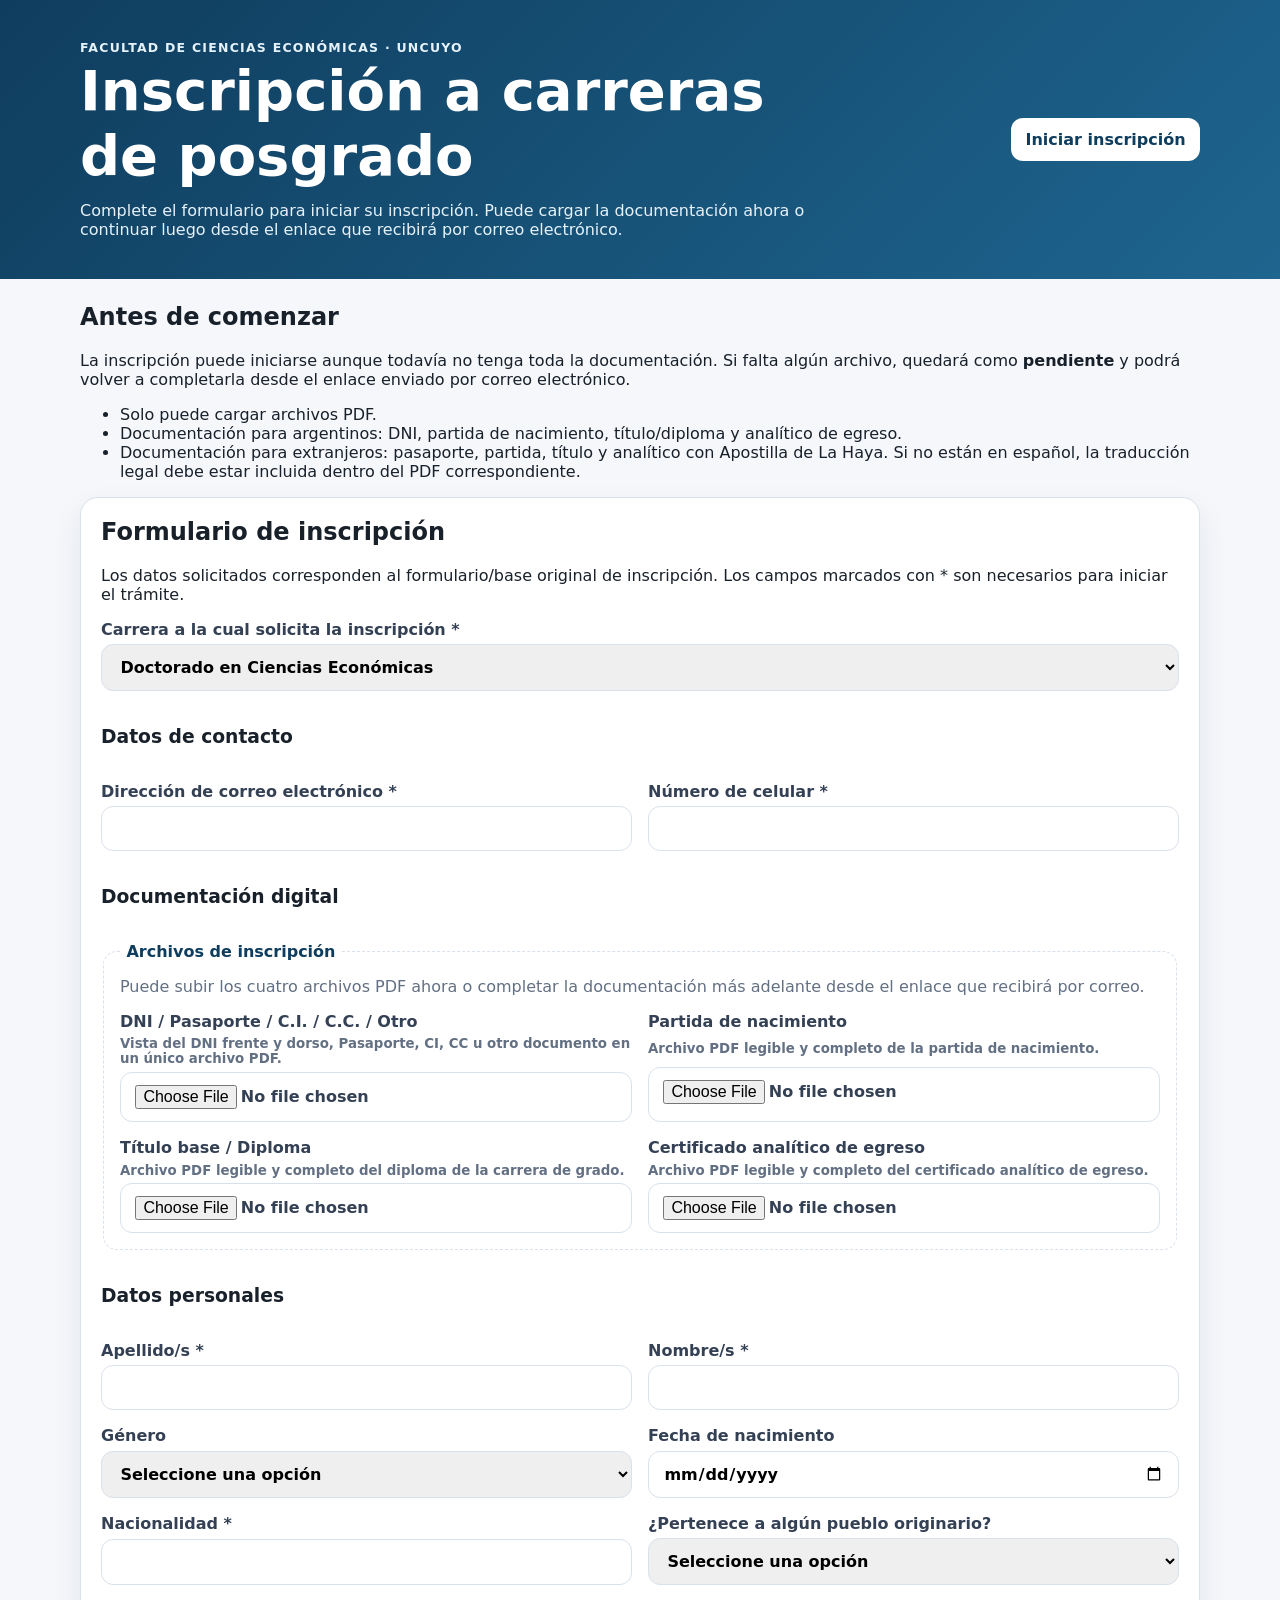
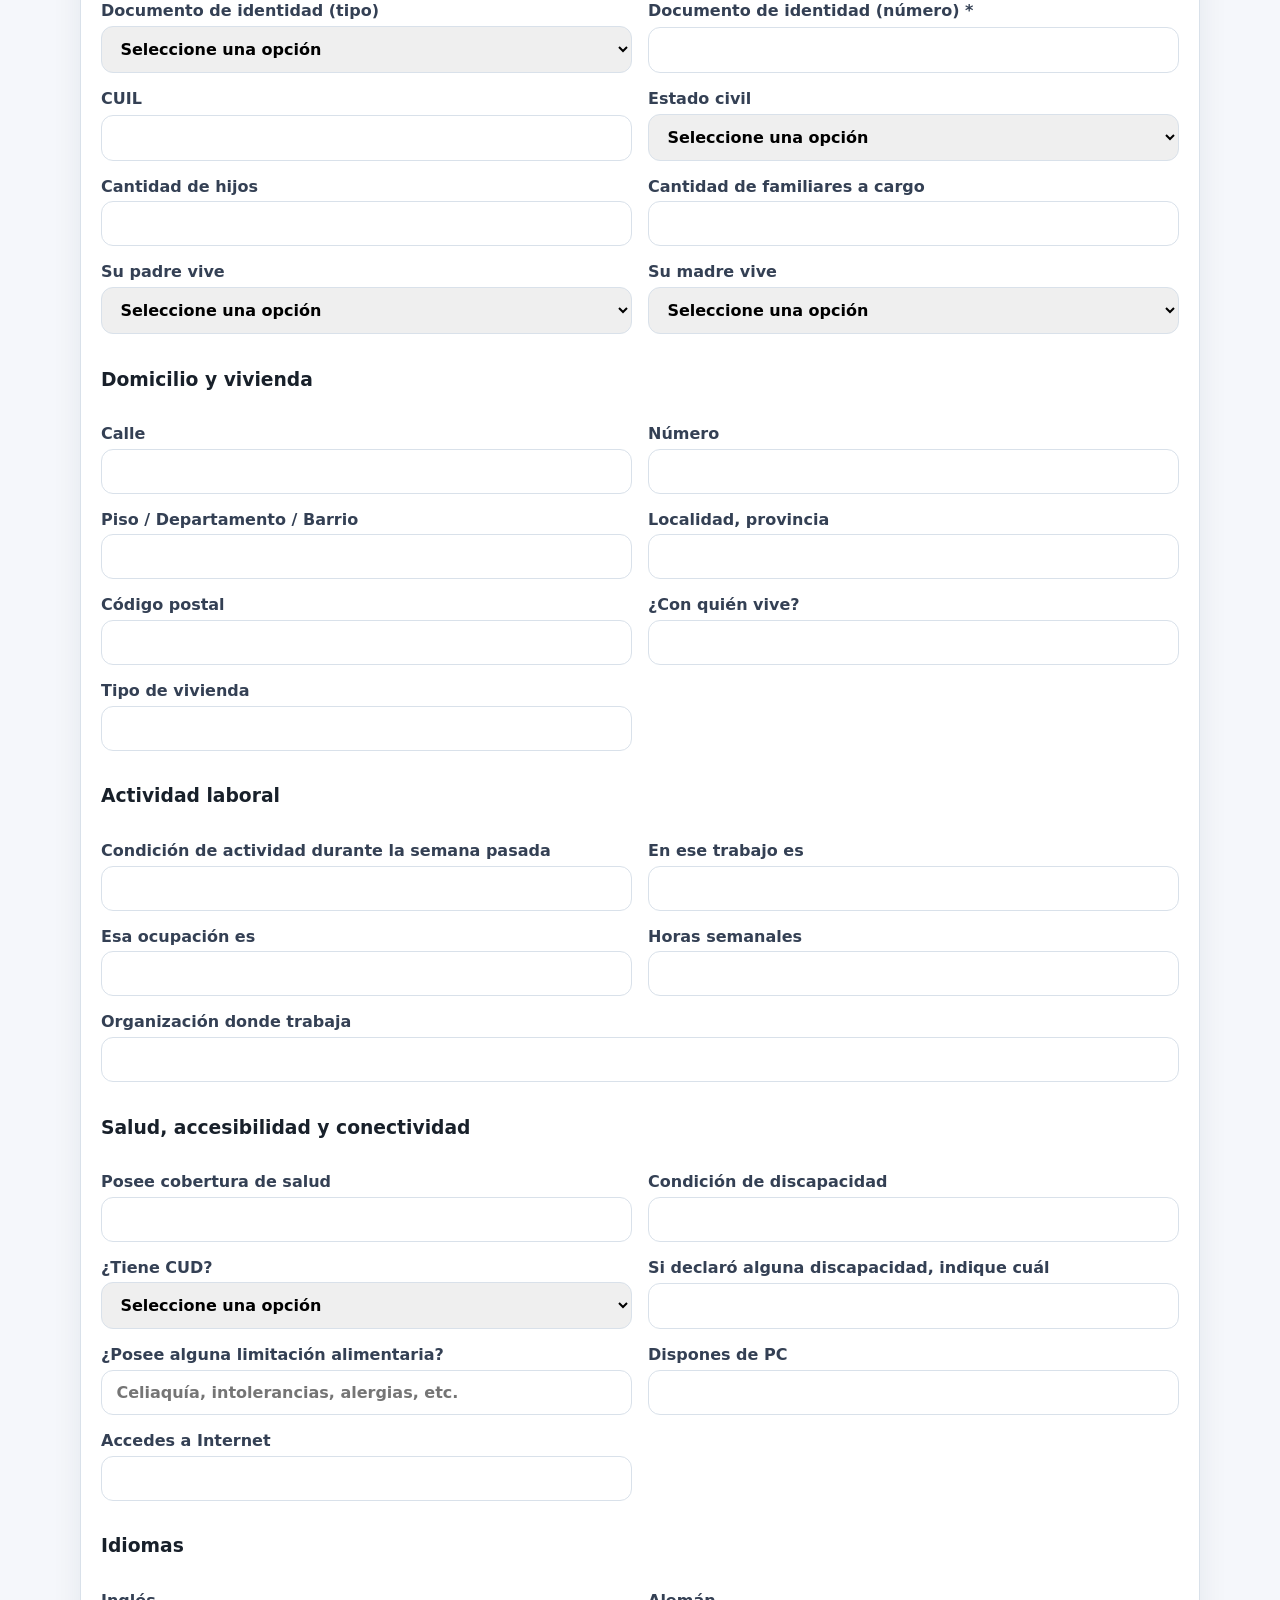
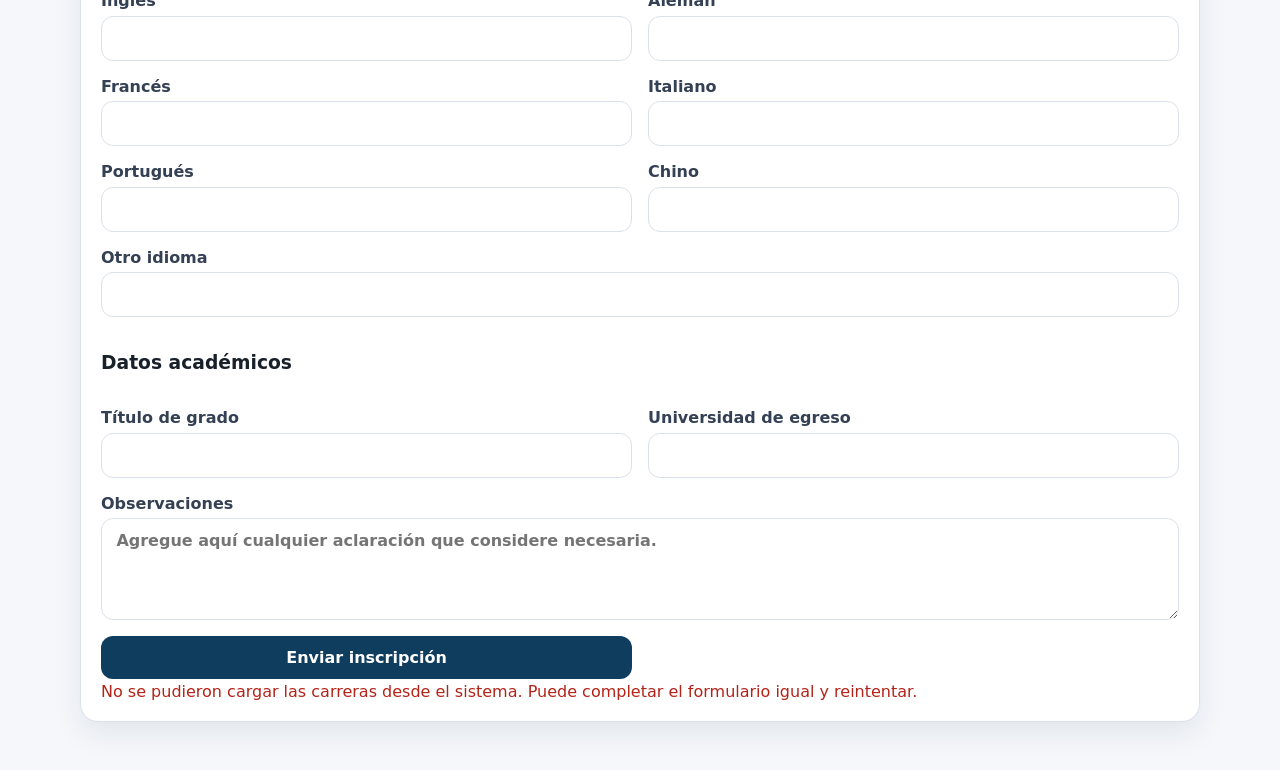
==== commit a8acdd0a: "Restrict applicant document uploads to PDF only" ====
--- a/index.html
+++ b/index.html
@@ -21,7 +21,7 @@
       <h2>Antes de comenzar</h2>
       <p>La inscripción puede iniciarse aunque todavía no tenga toda la documentación. Si falta algún archivo, quedará como <strong>pendiente</strong> y podrá volver a completarla desde el enlace enviado por correo electrónico.</p>
       <ul>
-        <li>Puede cargar archivos PDF, JPG o PNG.</li>
+        <li>Solo puede cargar archivos PDF.</li>
         <li>Documentación para argentinos: DNI, partida de nacimiento, título/diploma y analítico de egreso.</li>
         <li>Documentación para extranjeros: pasaporte, partida, título y analítico con Apostilla de La Haya. Si no están en español, la traducción legal debe estar incluida dentro del PDF correspondiente.</li>
       </ul>
@@ -49,22 +49,22 @@
         <h3 class="form-section-title full-width">Documentación digital</h3>
         <fieldset class="full-width upload-fieldset">
           <legend>Archivos de inscripción</legend>
-          <p>Puede subir los cuatro archivos ahora o completar la documentación más adelante desde el enlace que recibirá por correo.</p>
+          <p>Puede subir los cuatro archivos PDF ahora o completar la documentación más adelante desde el enlace que recibirá por correo.</p>
           <label>DNI / Pasaporte / C.I. / C.C. / Otro
-            <small>Vista del DNI frente y dorso, Pasaporte, CI, CC u otro documento en un único archivo PDF o imagen.</small>
-            <input name="docIdentidad" type="file" accept=".pdf,.jpg,.jpeg,.png">
+            <small>Vista del DNI frente y dorso, Pasaporte, CI, CC u otro documento en un único archivo PDF.</small>
+            <input name="docIdentidad" type="file" accept="application/pdf,.pdf">
           </label>
           <label>Partida de nacimiento
-            <small>Archivo PDF o imagen legible y completa de la partida de nacimiento.</small>
-            <input name="docPartida" type="file" accept=".pdf,.jpg,.jpeg,.png">
+            <small>Archivo PDF legible y completo de la partida de nacimiento.</small>
+            <input name="docPartida" type="file" accept="application/pdf,.pdf">
           </label>
           <label>Título base / Diploma
-            <small>Archivo PDF o imagen legible y completa del diploma de la carrera de grado.</small>
-            <input name="docTitulo" type="file" accept=".pdf,.jpg,.jpeg,.png">
+            <small>Archivo PDF legible y completo del diploma de la carrera de grado.</small>
+            <input name="docTitulo" type="file" accept="application/pdf,.pdf">
           </label>
           <label>Certificado analítico de egreso
-            <small>Archivo PDF o imagen legible y completa del certificado analítico de egreso.</small>
-            <input name="docAnalitico" type="file" accept=".pdf,.jpg,.jpeg,.png">
+            <small>Archivo PDF legible y completo del certificado analítico de egreso.</small>
+            <input name="docAnalitico" type="file" accept="application/pdf,.pdf">
           </label>
         </fieldset>
 
